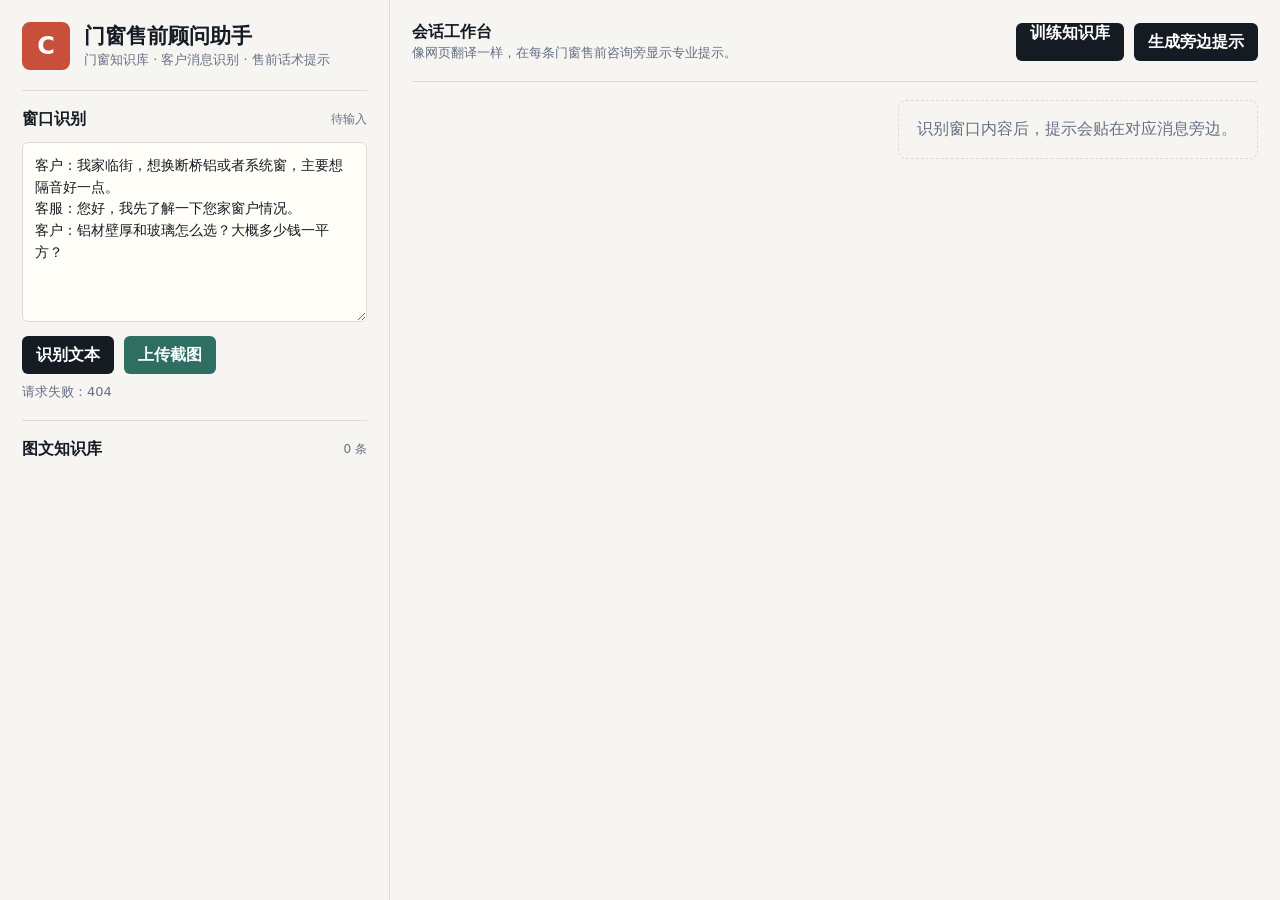
==== static/index.html @ 3c10f02a "Update to Gemini Intelligent Version: RAG, Comment Section Collection, and Auto-Learning" ====
<!doctype html>
<html lang="zh-CN">
  <head>
    <meta charset="utf-8" />
    <meta name="viewport" content="width=device-width, initial-scale=1" />
    <title>门窗售前顾问助手</title>
    <link rel="icon" href="/static/assets/favicon.svg" type="image/svg+xml" />
    <link rel="stylesheet" href="/static/styles.css" />
  </head>
  <body>
    <main class="shell">
      <aside class="sidebar">
        <div class="brand">
          <div class="mark">C</div>
          <div>
            <h1>门窗售前顾问助手</h1>
            <p>门窗知识库 · 客户消息识别 · 售前话术提示</p>
          </div>
        </div>

        <section class="panel">
          <div class="panel-head">
            <h2>窗口识别</h2>
            <span id="recognitionStatus">待输入</span>
          </div>
          <textarea id="windowText" spellcheck="false">客户：我家临街，想换断桥铝或者系统窗，主要想隔音好一点。
客服：您好，我先了解一下您家窗户情况。
客户：铝材壁厚和玻璃怎么选？大概多少钱一平方？</textarea>
          <div class="actions">
            <button id="recognizeTextBtn">识别文本</button>
            <label class="file-button">
              上传截图
              <input id="imageInput" type="file" accept="image/png,image/jpeg,image/webp" />
            </label>
          </div>
          <p class="hint-line" id="recognitionWarnings"></p>
        </section>

        <section class="panel kb-panel">
          <div class="panel-head">
            <h2>图文知识库</h2>
            <span id="kbCount">0 条</span>
          </div>
          <div id="kbList" class="kb-list"></div>
        </section>
      </aside>

      <section class="workspace">
        <header class="topbar">
          <div>
            <h2>会话工作台</h2>
            <p>像网页翻译一样，在每条门窗售前咨询旁显示专业提示。</p>
          </div>
          <div class="top-actions">
            <a href="/kb-trainer">训练知识库</a>
            <button id="analyzeBtn">生成旁边提示</button>
          </div>
        </header>

        <div class="chat-layout">
          <div id="messageList" class="message-list"></div>
          <aside id="hintRail" class="hint-rail">
            <div class="empty-state">识别窗口内容后，提示会贴在对应消息旁边。</div>
          </aside>
        </div>
      </section>
    </main>
    <script src="/static/app.js"></script>
  </body>
</html>
---- static/styles.css ----
:root {
  color-scheme: light;
  --bg: #f6f5f1;
  --surface: #ffffff;
  --ink: #151b22;
  --muted: #667085;
  --line: #dedbd2;
  --accent: #c94f3d;
  --accent-dark: #973827;
  --soft: #ebe7dc;
  --green: #2f6f63;
}

* {
  box-sizing: border-box;
}

body {
  margin: 0;
  min-height: 100vh;
  background: var(--bg);
  color: var(--ink);
  font-family: Inter, ui-sans-serif, system-ui, -apple-system, BlinkMacSystemFont, "Segoe UI", sans-serif;
}

button,
.file-button,
.top-actions a {
  border: 0;
  border-radius: 6px;
  background: var(--ink);
  color: white;
  cursor: pointer;
  font: inherit;
  font-weight: 650;
  min-height: 38px;
  padding: 0 14px;
  text-decoration: none;
}

button:hover,
.file-button:hover,
.top-actions a:hover {
  background: var(--accent-dark);
}

.shell {
  display: grid;
  grid-template-columns: minmax(320px, 390px) 1fr;
  min-height: 100vh;
}

.sidebar {
  border-right: 1px solid var(--line);
  padding: 22px;
}

.brand {
  align-items: center;
  display: flex;
  gap: 14px;
  margin-bottom: 20px;
}

.mark {
  align-items: center;
  background: var(--accent);
  border-radius: 8px;
  color: white;
  display: flex;
  font-size: 24px;
  font-weight: 800;
  height: 48px;
  justify-content: center;
  width: 48px;
}

h1,
h2,
p {
  margin: 0;
}

h1 {
  font-size: 21px;
  letter-spacing: 0;
}

h2 {
  font-size: 16px;
  letter-spacing: 0;
}

p {
  color: var(--muted);
  font-size: 13px;
  line-height: 1.5;
}

.panel {
  border-top: 1px solid var(--line);
  padding: 18px 0;
}

.panel-head,
.topbar {
  align-items: center;
  display: flex;
  justify-content: space-between;
  gap: 16px;
  margin-bottom: 12px;
}

.panel-head span {
  color: var(--muted);
  font-size: 12px;
}

textarea {
  background: #fffdf8;
  border: 1px solid var(--line);
  border-radius: 6px;
  color: var(--ink);
  font: 14px/1.55 ui-monospace, SFMono-Regular, Menlo, Consolas, monospace;
  min-height: 180px;
  padding: 12px;
  resize: vertical;
  width: 100%;
}

.actions,
.top-actions {
  display: flex;
  gap: 10px;
}

.actions {
  margin-top: 10px;
}

.file-button {
  align-items: center;
  background: var(--green);
  display: inline-flex;
}

.file-button input {
  display: none;
}

.hint-line {
  min-height: 20px;
  padding-top: 8px;
}

.kb-list {
  display: grid;
  gap: 10px;
}

.kb-item {
  align-items: center;
  border: 1px solid var(--line);
  border-radius: 8px;
  display: grid;
  gap: 10px;
  grid-template-columns: 72px 1fr;
  overflow: hidden;
  padding: 8px;
}

.kb-item img {
  aspect-ratio: 16 / 9;
  background: var(--soft);
  border-radius: 6px;
  object-fit: cover;
  width: 72px;
}

.kb-item strong {
  display: block;
  font-size: 14px;
}

.kb-item p {
  font-size: 12px;
}

.workspace {
  display: flex;
  flex-direction: column;
  min-width: 0;
  padding: 22px;
}

.topbar {
  border-bottom: 1px solid var(--line);
  margin-bottom: 0;
  padding-bottom: 18px;
}

.chat-layout {
  display: grid;
  flex: 1;
  gap: 22px;
  grid-template-columns: minmax(360px, 1fr) minmax(280px, 360px);
  min-height: 0;
  padding-top: 18px;
}

.message-list,
.hint-rail {
  min-height: 0;
  overflow-y: auto;
}

.message {
  align-items: start;
  display: grid;
  gap: 12px;
  grid-template-columns: 42px 1fr;
  margin-bottom: 18px;
}

.avatar {
  align-items: center;
  background: var(--soft);
  border-radius: 50%;
  display: flex;
  font-weight: 750;
  height: 42px;
  justify-content: center;
  width: 42px;
}

.bubble {
  background: var(--surface);
  border: 1px solid var(--line);
  border-radius: 8px;
  line-height: 1.55;
  padding: 13px 14px;
}

.message.agent .bubble {
  background: #eef4f2;
}

.hint-card {
  background: var(--surface);
  border-left: 4px solid var(--accent);
  border-radius: 8px;
  margin-bottom: 14px;
  padding: 13px;
  transition: transform 160ms ease, box-shadow 160ms ease;
}

.hint-card:hover {
  box-shadow: 0 12px 30px rgb(21 27 34 / 10%);
  transform: translateY(-2px);
}

.hint-card strong {
  display: block;
  font-size: 14px;
  margin-bottom: 6px;
}

.hint-card .reply {
  background: #fff7ed;
  border-radius: 6px;
  color: #78350f;
  margin-top: 10px;
  padding: 10px;
}

.tag-row {
  display: flex;
  flex-wrap: wrap;
  gap: 6px;
  margin-top: 8px;
}

.tag {
  background: var(--soft);
  border-radius: 999px;
  color: #344054;
  font-size: 12px;
  padding: 3px 8px;
}

.warning {
  color: var(--accent-dark);
  font-weight: 650;
}

.empty-state {
  border: 1px dashed var(--line);
  border-radius: 8px;
  color: var(--muted);
  padding: 18px;
}

@media (max-width: 920px) {
  .shell,
  .chat-layout {
    grid-template-columns: 1fr;
  }

  .sidebar {
    border-right: 0;
    border-bottom: 1px solid var(--line);
  }
}
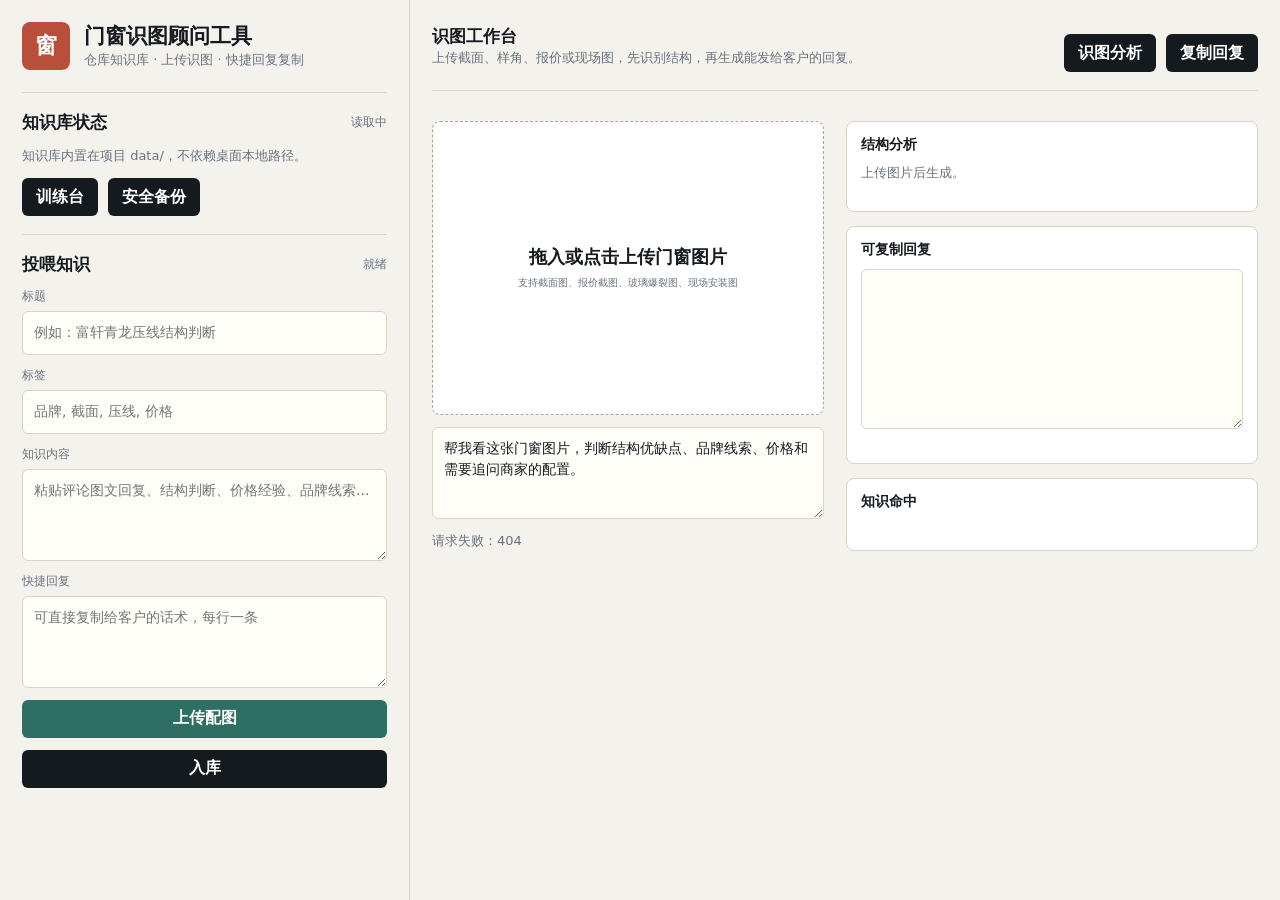
==== commit e2258790: "Build window vision consultant tool" ====
--- a/static/index.html
+++ b/static/index.html
@@ -3,7 +3,7 @@
   <head>
     <meta charset="utf-8" />
     <meta name="viewport" content="width=device-width, initial-scale=1" />
-    <title>门窗售前顾问助手</title>
+    <title>门窗识图顾问工具</title>
     <link rel="icon" href="/static/assets/favicon.svg" type="image/svg+xml" />
     <link rel="stylesheet" href="/static/styles.css" />
   </head>
@@ -11,56 +11,81 @@
     <main class="shell">
       <aside class="sidebar">
         <div class="brand">
-          <div class="mark">C</div>
+          <div class="mark">窗</div>
           <div>
-            <h1>门窗售前顾问助手</h1>
-            <p>门窗知识库 · 客户消息识别 · 售前话术提示</p>
+            <h1>门窗识图顾问工具</h1>
+            <p>仓库知识库 · 上传识图 · 快捷回复复制</p>
           </div>
         </div>
 
         <section class="panel">
           <div class="panel-head">
-            <h2>窗口识别</h2>
-            <span id="recognitionStatus">待输入</span>
+            <h2>知识库状态</h2>
+            <span id="kbCount">读取中</span>
           </div>
-          <textarea id="windowText" spellcheck="false">客户：我家临街，想换断桥铝或者系统窗，主要想隔音好一点。
-客服：您好，我先了解一下您家窗户情况。
-客户：铝材壁厚和玻璃怎么选？大概多少钱一平方？</textarea>
+          <p id="kbSource">知识库内置在项目 data/，不依赖桌面本地路径。</p>
           <div class="actions">
-            <button id="recognizeTextBtn">识别文本</button>
-            <label class="file-button">
-              上传截图
-              <input id="imageInput" type="file" accept="image/png,image/jpeg,image/webp" />
-            </label>
+            <a class="button-link" href="/kb-trainer" target="_blank">训练台</a>
+            <button id="backupBtn">安全备份</button>
           </div>
-          <p class="hint-line" id="recognitionWarnings"></p>
         </section>
 
-        <section class="panel kb-panel">
+        <section class="panel">
           <div class="panel-head">
-            <h2>图文知识库</h2>
-            <span id="kbCount">0 条</span>
+            <h2>投喂知识</h2>
+            <span id="feedStatus">就绪</span>
           </div>
-          <div id="kbList" class="kb-list"></div>
+          <form id="feedForm" class="feed-form">
+            <label>标题<input name="title" placeholder="例如：富轩青龙压线结构判断" required /></label>
+            <label>标签<input name="tags" placeholder="品牌, 截面, 压线, 价格" /></label>
+            <label>知识内容<textarea name="content" placeholder="粘贴评论图文回复、结构判断、价格经验、品牌线索..." required></textarea></label>
+            <label>快捷回复<textarea name="reply_template" placeholder="可直接复制给客户的话术，每行一条"></textarea></label>
+            <label class="file-button">
+              上传配图
+              <input name="file" type="file" accept="image/png,image/jpeg,image/webp" />
+            </label>
+            <button type="submit">入库</button>
+          </form>
         </section>
       </aside>
 
       <section class="workspace">
         <header class="topbar">
           <div>
-            <h2>会话工作台</h2>
-            <p>像网页翻译一样，在每条门窗售前咨询旁显示专业提示。</p>
+            <h2>识图工作台</h2>
+            <p>上传截面、样角、报价或现场图，先识别结构，再生成能发给客户的回复。</p>
           </div>
           <div class="top-actions">
-            <a href="/kb-trainer">训练知识库</a>
-            <button id="analyzeBtn">生成旁边提示</button>
+            <button id="analyzeBtn">识图分析</button>
+            <button id="copyReplyBtn">复制回复</button>
           </div>
         </header>
 
-        <div class="chat-layout">
-          <div id="messageList" class="message-list"></div>
-          <aside id="hintRail" class="hint-rail">
-            <div class="empty-state">识别窗口内容后，提示会贴在对应消息旁边。</div>
+        <div class="work-grid">
+          <section class="image-zone">
+            <label id="dropZone" class="drop-zone">
+              <input id="imageInput" type="file" accept="image/png,image/jpeg,image/webp" />
+              <span>拖入或点击上传门窗图片</span>
+              <small>支持截面图、报价截图、玻璃爆裂图、现场安装图</small>
+            </label>
+            <img id="preview" alt="" hidden />
+            <textarea id="question" placeholder="客户原话或你的分析要求，例如：帮我判断品牌线索、结构优缺点、价格是否合理。">帮我看这张门窗图片，判断结构优缺点、品牌线索、价格和需要追问商家的配置。</textarea>
+            <p id="statusLine" class="hint-line"></p>
+          </section>
+
+          <aside class="result-zone">
+            <section class="result-block">
+              <h3>结构分析</h3>
+              <div id="analysisText" class="prose empty-state">上传图片后生成。</div>
+            </section>
+            <section class="result-block">
+              <h3>可复制回复</h3>
+              <textarea id="replyText" readonly></textarea>
+            </section>
+            <section class="result-block">
+              <h3>知识命中</h3>
+              <div id="matchList" class="match-list"></div>
+            </section>
           </aside>
         </div>
       </section>
--- a/static/styles.css
+++ b/static/styles.css
@@ -1,14 +1,14 @@
 :root {
   color-scheme: light;
-  --bg: #f6f5f1;
+  --bg: #f4f2ed;
   --surface: #ffffff;
-  --ink: #151b22;
-  --muted: #667085;
-  --line: #dedbd2;
-  --accent: #c94f3d;
-  --accent-dark: #973827;
-  --soft: #ebe7dc;
-  --green: #2f6f63;
+  --ink: #151a1f;
+  --muted: #68737d;
+  --line: #d9d3c8;
+  --accent: #b94e3b;
+  --accent-dark: #8e3829;
+  --good: #2f6f63;
+  --soft: #ebe6db;
 }
 
 * {
@@ -24,29 +24,32 @@
 }
 
 button,
-.file-button,
-.top-actions a {
+.button-link,
+.file-button {
+  align-items: center;
   border: 0;
   border-radius: 6px;
   background: var(--ink);
-  color: white;
+  color: #fff;
   cursor: pointer;
+  display: inline-flex;
   font: inherit;
-  font-weight: 650;
+  font-weight: 700;
+  justify-content: center;
   min-height: 38px;
   padding: 0 14px;
   text-decoration: none;
 }
 
 button:hover,
-.file-button:hover,
-.top-actions a:hover {
+.button-link:hover,
+.file-button:hover {
   background: var(--accent-dark);
 }
 
 .shell {
   display: grid;
-  grid-template-columns: minmax(320px, 390px) 1fr;
+  grid-template-columns: minmax(330px, 410px) 1fr;
   min-height: 100vh;
 }
 
@@ -59,17 +62,17 @@
   align-items: center;
   display: flex;
   gap: 14px;
-  margin-bottom: 20px;
+  margin-bottom: 22px;
 }
 
 .mark {
   align-items: center;
   background: var(--accent);
   border-radius: 8px;
-  color: white;
-  display: flex;
-  font-size: 24px;
-  font-weight: 800;
+  color: #fff;
+  display: flex;
+  font-size: 22px;
+  font-weight: 850;
   height: 48px;
   justify-content: center;
   width: 48px;
@@ -77,24 +80,31 @@
 
 h1,
 h2,
+h3,
 p {
   margin: 0;
 }
 
 h1 {
   font-size: 21px;
-  letter-spacing: 0;
 }
 
 h2 {
-  font-size: 16px;
-  letter-spacing: 0;
+  font-size: 17px;
+}
+
+h3 {
+  font-size: 14px;
+}
+
+p,
+small {
+  color: var(--muted);
+  line-height: 1.55;
 }
 
 p {
-  color: var(--muted);
   font-size: 13px;
-  line-height: 1.5;
 }
 
 .panel {
@@ -106,8 +116,8 @@
 .topbar {
   align-items: center;
   display: flex;
+  gap: 16px;
   justify-content: space-between;
-  gap: 16px;
   margin-bottom: 12px;
 }
 
@@ -116,193 +126,166 @@
   font-size: 12px;
 }
 
+.actions,
+.top-actions {
+  display: flex;
+  flex-wrap: wrap;
+  gap: 10px;
+  margin-top: 12px;
+}
+
+.feed-form,
+.image-zone {
+  display: grid;
+  gap: 12px;
+}
+
+label {
+  color: var(--muted);
+  display: grid;
+  font-size: 12px;
+  gap: 6px;
+}
+
+input,
 textarea {
   background: #fffdf8;
   border: 1px solid var(--line);
   border-radius: 6px;
   color: var(--ink);
-  font: 14px/1.55 ui-monospace, SFMono-Regular, Menlo, Consolas, monospace;
-  min-height: 180px;
-  padding: 12px;
+  font: 14px/1.55 ui-sans-serif, system-ui, sans-serif;
+  padding: 10px 11px;
+  width: 100%;
+}
+
+textarea {
+  min-height: 92px;
   resize: vertical;
+}
+
+.file-button {
+  background: var(--good);
+}
+
+.file-button input,
+.drop-zone input {
+  display: none;
+}
+
+.workspace {
+  min-width: 0;
+  padding: 22px;
+}
+
+.topbar {
+  border-bottom: 1px solid var(--line);
+  padding-bottom: 18px;
+}
+
+.work-grid {
+  display: grid;
+  gap: 22px;
+  grid-template-columns: minmax(360px, 0.95fr) minmax(340px, 1fr);
+  padding-top: 18px;
+}
+
+.drop-zone {
+  align-items: center;
+  aspect-ratio: 4 / 3;
+  background: var(--surface);
+  border: 1px dashed #aaa195;
+  border-radius: 8px;
+  cursor: pointer;
+  display: flex;
+  flex-direction: column;
+  justify-content: center;
+  padding: 24px;
+  text-align: center;
+}
+
+.drop-zone span {
+  color: var(--ink);
+  font-size: 18px;
+  font-weight: 750;
+}
+
+.drop-zone.dragging {
+  border-color: var(--accent);
+  background: #fff8f4;
+}
+
+#preview {
+  background: var(--surface);
+  border: 1px solid var(--line);
+  border-radius: 8px;
+  max-height: 460px;
+  object-fit: contain;
   width: 100%;
-}
-
-.actions,
-.top-actions {
-  display: flex;
-  gap: 10px;
-}
-
-.actions {
-  margin-top: 10px;
-}
-
-.file-button {
-  align-items: center;
-  background: var(--green);
-  display: inline-flex;
-}
-
-.file-button input {
-  display: none;
 }
 
 .hint-line {
   min-height: 20px;
-  padding-top: 8px;
-}
-
-.kb-list {
-  display: grid;
-  gap: 10px;
-}
-
-.kb-item {
-  align-items: center;
-  border: 1px solid var(--line);
-  border-radius: 8px;
-  display: grid;
-  gap: 10px;
-  grid-template-columns: 72px 1fr;
-  overflow: hidden;
-  padding: 8px;
-}
-
-.kb-item img {
-  aspect-ratio: 16 / 9;
-  background: var(--soft);
-  border-radius: 6px;
-  object-fit: cover;
-  width: 72px;
-}
-
-.kb-item strong {
-  display: block;
-  font-size: 14px;
-}
-
-.kb-item p {
-  font-size: 12px;
-}
-
-.workspace {
-  display: flex;
-  flex-direction: column;
-  min-width: 0;
-  padding: 22px;
-}
-
-.topbar {
-  border-bottom: 1px solid var(--line);
-  margin-bottom: 0;
-  padding-bottom: 18px;
-}
-
-.chat-layout {
-  display: grid;
-  flex: 1;
-  gap: 22px;
-  grid-template-columns: minmax(360px, 1fr) minmax(280px, 360px);
-  min-height: 0;
-  padding-top: 18px;
-}
-
-.message-list,
-.hint-rail {
-  min-height: 0;
-  overflow-y: auto;
-}
-
-.message {
-  align-items: start;
-  display: grid;
-  gap: 12px;
-  grid-template-columns: 42px 1fr;
-  margin-bottom: 18px;
-}
-
-.avatar {
-  align-items: center;
-  background: var(--soft);
-  border-radius: 50%;
-  display: flex;
-  font-weight: 750;
-  height: 42px;
-  justify-content: center;
-  width: 42px;
-}
-
-.bubble {
+}
+
+.result-zone {
+  display: grid;
+  gap: 14px;
+}
+
+.result-block {
   background: var(--surface);
   border: 1px solid var(--line);
   border-radius: 8px;
-  line-height: 1.55;
-  padding: 13px 14px;
-}
-
-.message.agent .bubble {
-  background: #eef4f2;
-}
-
-.hint-card {
-  background: var(--surface);
-  border-left: 4px solid var(--accent);
-  border-radius: 8px;
-  margin-bottom: 14px;
-  padding: 13px;
-  transition: transform 160ms ease, box-shadow 160ms ease;
-}
-
-.hint-card:hover {
-  box-shadow: 0 12px 30px rgb(21 27 34 / 10%);
-  transform: translateY(-2px);
-}
-
-.hint-card strong {
-  display: block;
-  font-size: 14px;
-  margin-bottom: 6px;
-}
-
-.hint-card .reply {
-  background: #fff7ed;
-  border-radius: 6px;
-  color: #78350f;
-  margin-top: 10px;
-  padding: 10px;
-}
-
-.tag-row {
-  display: flex;
-  flex-wrap: wrap;
-  gap: 6px;
-  margin-top: 8px;
-}
-
-.tag {
-  background: var(--soft);
-  border-radius: 999px;
-  color: #344054;
-  font-size: 12px;
-  padding: 3px 8px;
+  padding: 14px;
+}
+
+.result-block h3 {
+  margin-bottom: 10px;
+}
+
+.prose {
+  color: var(--ink);
+  display: grid;
+  gap: 8px;
 }
 
 .warning {
   color: var(--accent-dark);
-  font-weight: 650;
+}
+
+#replyText {
+  min-height: 160px;
+}
+
+.match-list {
+  display: grid;
+  gap: 10px;
+}
+
+.match-item {
+  border-top: 1px solid var(--line);
+  display: grid;
+  gap: 4px;
+  padding-top: 10px;
+}
+
+.match-item strong {
+  font-size: 13px;
+}
+
+.match-item span {
+  color: var(--muted);
+  font-size: 12px;
 }
 
 .empty-state {
-  border: 1px dashed var(--line);
-  border-radius: 8px;
-  color: var(--muted);
-  padding: 18px;
-}
-
-@media (max-width: 920px) {
+  color: var(--muted);
+  font-size: 13px;
+}
+
+@media (max-width: 980px) {
   .shell,
-  .chat-layout {
+  .work-grid {
     grid-template-columns: 1fr;
   }
 
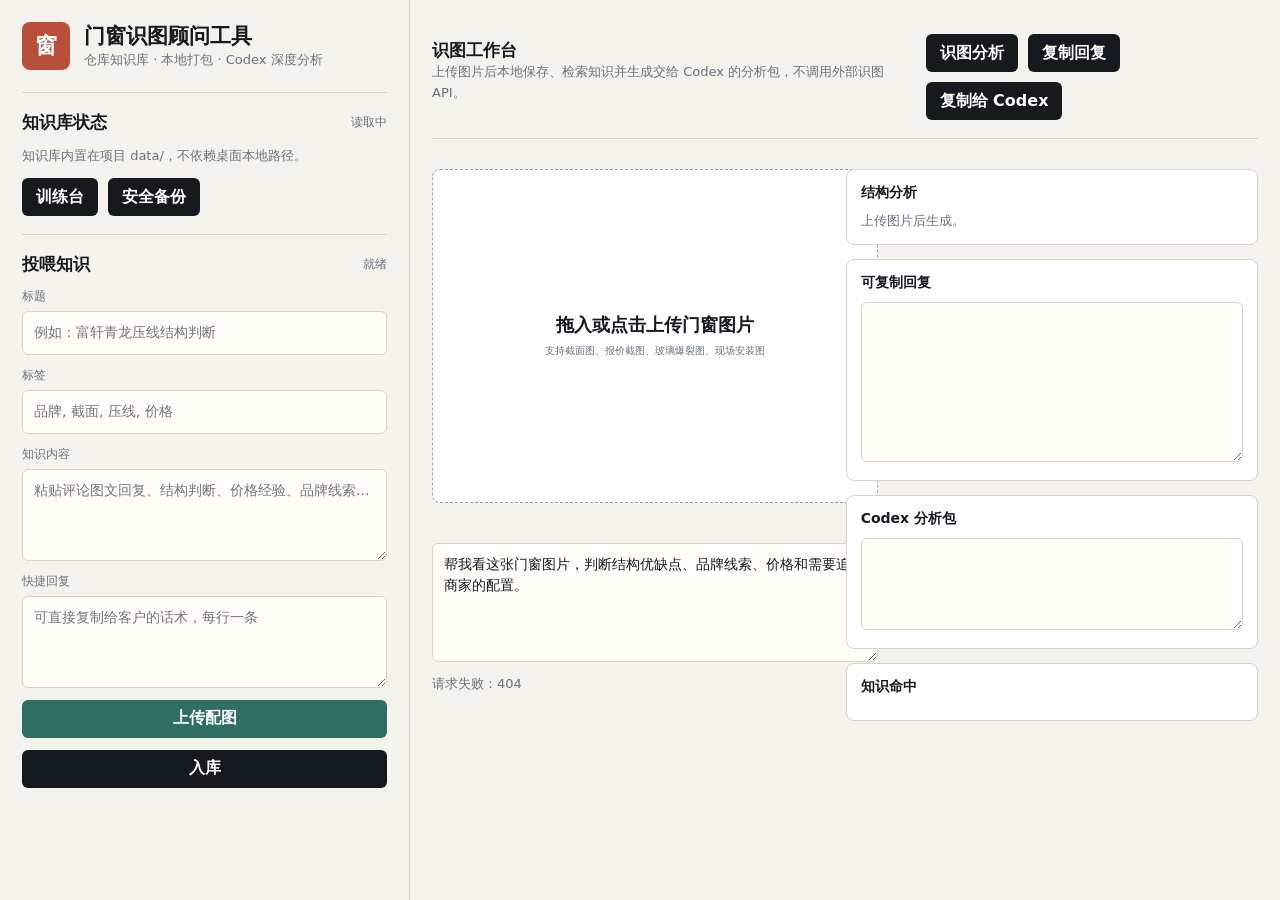
==== commit 1559822e: "Switch vision tool to Codex handoff mode" ====
--- a/static/index.html
+++ b/static/index.html
@@ -14,7 +14,7 @@
           <div class="mark">窗</div>
           <div>
             <h1>门窗识图顾问工具</h1>
-            <p>仓库知识库 · 上传识图 · 快捷回复复制</p>
+            <p>仓库知识库 · 本地打包 · Codex 深度分析</p>
           </div>
         </div>
 
@@ -53,11 +53,12 @@
         <header class="topbar">
           <div>
             <h2>识图工作台</h2>
-            <p>上传截面、样角、报价或现场图，先识别结构，再生成能发给客户的回复。</p>
+            <p>上传图片后本地保存、检索知识并生成交给 Codex 的分析包，不调用外部识图 API。</p>
           </div>
           <div class="top-actions">
             <button id="analyzeBtn">识图分析</button>
             <button id="copyReplyBtn">复制回复</button>
+            <button id="copyCodexBtn">复制给 Codex</button>
           </div>
         </header>
 
@@ -83,6 +84,10 @@
               <textarea id="replyText" readonly></textarea>
             </section>
             <section class="result-block">
+              <h3>Codex 分析包</h3>
+              <textarea id="codexText" readonly></textarea>
+            </section>
+            <section class="result-block">
               <h3>知识命中</h3>
               <div id="matchList" class="match-list"></div>
             </section>
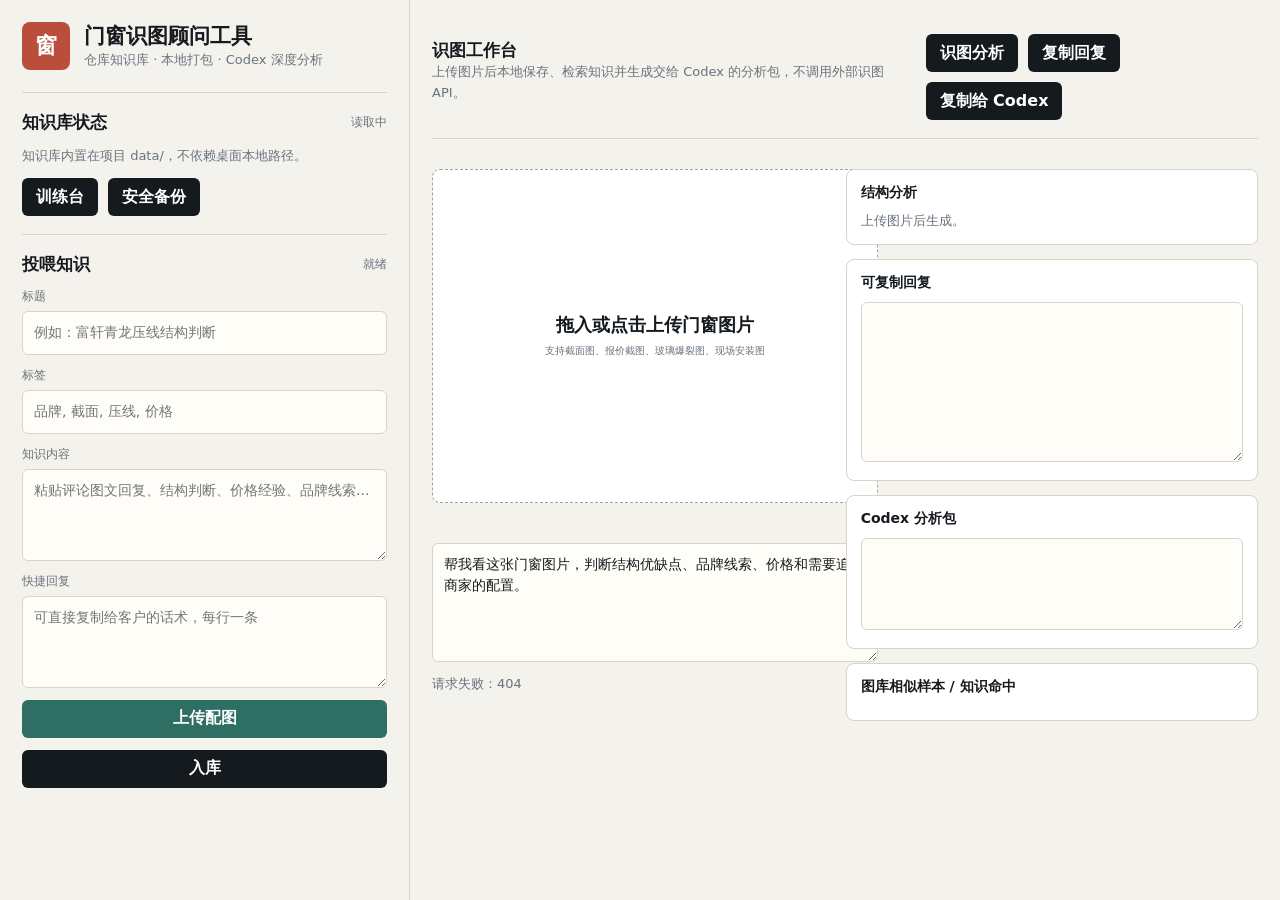
==== commit 372cf989: "Index full knowledge image library" ====
--- a/static/index.html
+++ b/static/index.html
@@ -88,7 +88,7 @@
               <textarea id="codexText" readonly></textarea>
             </section>
             <section class="result-block">
-              <h3>知识命中</h3>
+              <h3>图库相似样本 / 知识命中</h3>
               <div id="matchList" class="match-list"></div>
             </section>
           </aside>
